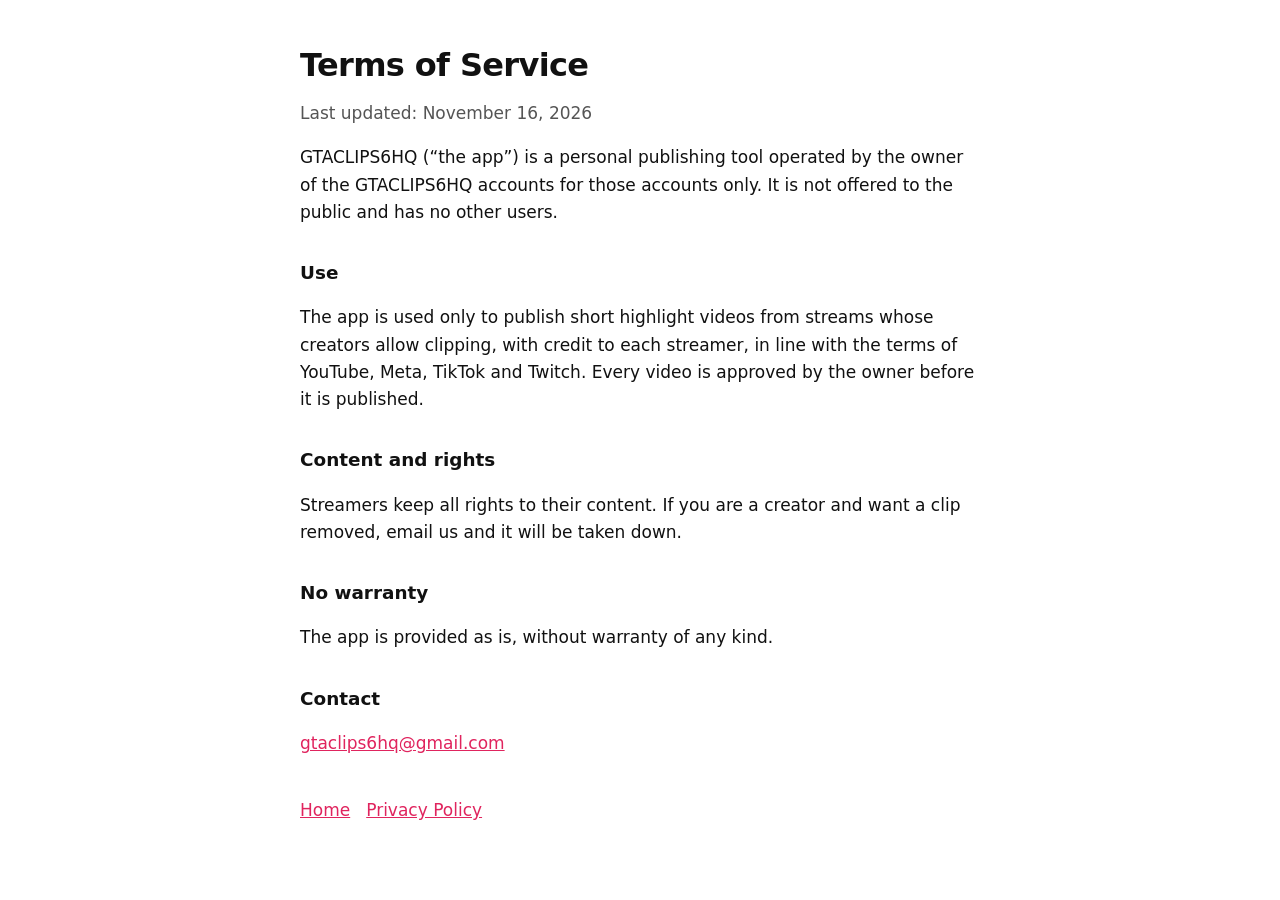
==== terms.html @ ae82a4df "Add files via upload" ====
<!doctype html>
<html lang="en"><head><meta charset="utf-8"><meta name="viewport" content="width=device-width,initial-scale=1">
<title>Terms of Service — GTACLIPS6HQ</title><link rel="stylesheet" href="style.css"><link rel="icon" href="icon.png"></head>
<body><main>
<h1>Terms of Service</h1>
<p class="muted">Last updated: November 16, 2026</p>
<p>GTACLIPS6HQ (“the app”) is a personal publishing tool operated by the owner of the GTACLIPS6HQ accounts for those accounts only. It is not offered to the public and has no other users.</p>
<h2>Use</h2>
<p>The app is used only to publish short highlight videos from streams whose creators allow clipping, with credit to each streamer, in line with the terms of YouTube, Meta, TikTok and Twitch. Every video is approved by the owner before it is published.</p>
<h2>Content and rights</h2>
<p>Streamers keep all rights to their content. If you are a creator and want a clip removed, email us and it will be taken down.</p>
<h2>No warranty</h2>
<p>The app is provided as is, without warranty of any kind.</p>
<h2>Contact</h2>
<p><a href="mailto:gtaclips6hq@gmail.com">gtaclips6hq@gmail.com</a></p>
<nav><a href="index.html">Home</a><a href="privacy.html">Privacy Policy</a></nav>
</main></body></html>
---- style.css ----
:root{color-scheme:light dark;--bg:#fff;--fg:#111;--muted:#555;--accent:#e0245e}
@media (prefers-color-scheme:dark){:root{--bg:#0b0b10;--fg:#f2f2f5;--muted:#a0a0aa;--accent:#ff2d6f}}
body{margin:0;background:var(--bg);color:var(--fg);font:17px/1.6 system-ui,-apple-system,sans-serif}
main{max-width:680px;margin:0 auto;padding:48px 16px}
h1{font-size:2rem;line-height:1.1;letter-spacing:-.02em;margin:0 0 8px}
h2{font-size:1.15rem;margin:32px 0 8px}
p,li{color:var(--fg)}.muted{color:var(--muted)}
a{color:var(--accent)}nav{display:flex;gap:16px;margin-top:40px}
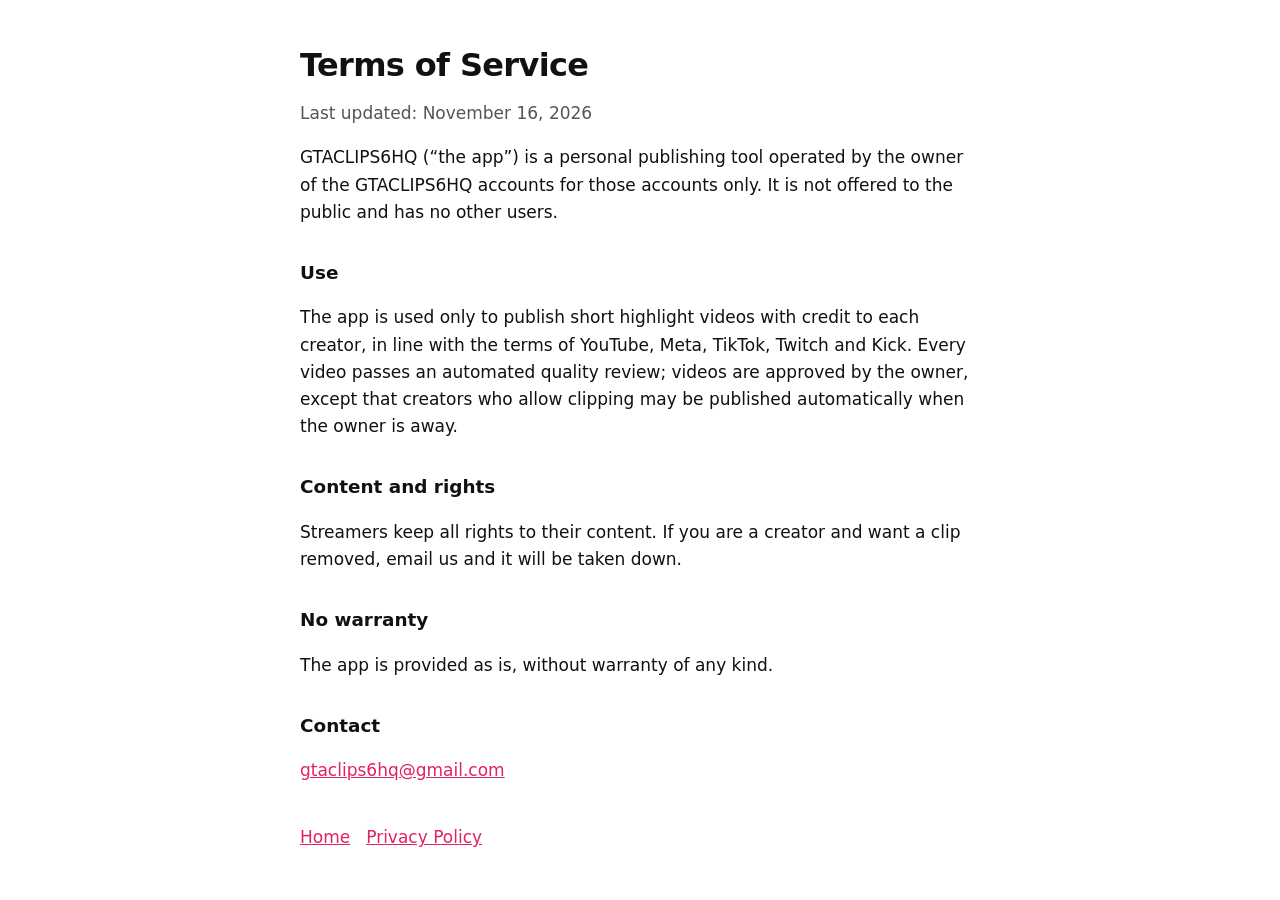
==== commit 5cb5e95c: "Link the socials; describe the night autopilot accurately" ====
--- a/terms.html
+++ b/terms.html
@@ -6,7 +6,7 @@
 <p class="muted">Last updated: November 16, 2026</p>
 <p>GTACLIPS6HQ (“the app”) is a personal publishing tool operated by the owner of the GTACLIPS6HQ accounts for those accounts only. It is not offered to the public and has no other users.</p>
 <h2>Use</h2>
-<p>The app is used only to publish short highlight videos from streams whose creators allow clipping, with credit to each streamer, in line with the terms of YouTube, Meta, TikTok and Twitch. Every video is approved by the owner before it is published.</p>
+<p>The app is used only to publish short highlight videos with credit to each creator, in line with the terms of YouTube, Meta, TikTok, Twitch and Kick. Every video passes an automated quality review; videos are approved by the owner, except that creators who allow clipping may be published automatically when the owner is away.</p>
 <h2>Content and rights</h2>
 <p>Streamers keep all rights to their content. If you are a creator and want a clip removed, email us and it will be taken down.</p>
 <h2>No warranty</h2>
--- a/style.css
+++ b/style.css
@@ -6,3 +6,4 @@
 h2{font-size:1.15rem;margin:32px 0 8px}
 p,li{color:var(--fg)}.muted{color:var(--muted)}
 a{color:var(--accent)}nav{display:flex;gap:16px;margin-top:40px}
+nav.socials{margin-top:16px;flex-wrap:wrap}nav.socials a{font-weight:600;text-decoration:none}
